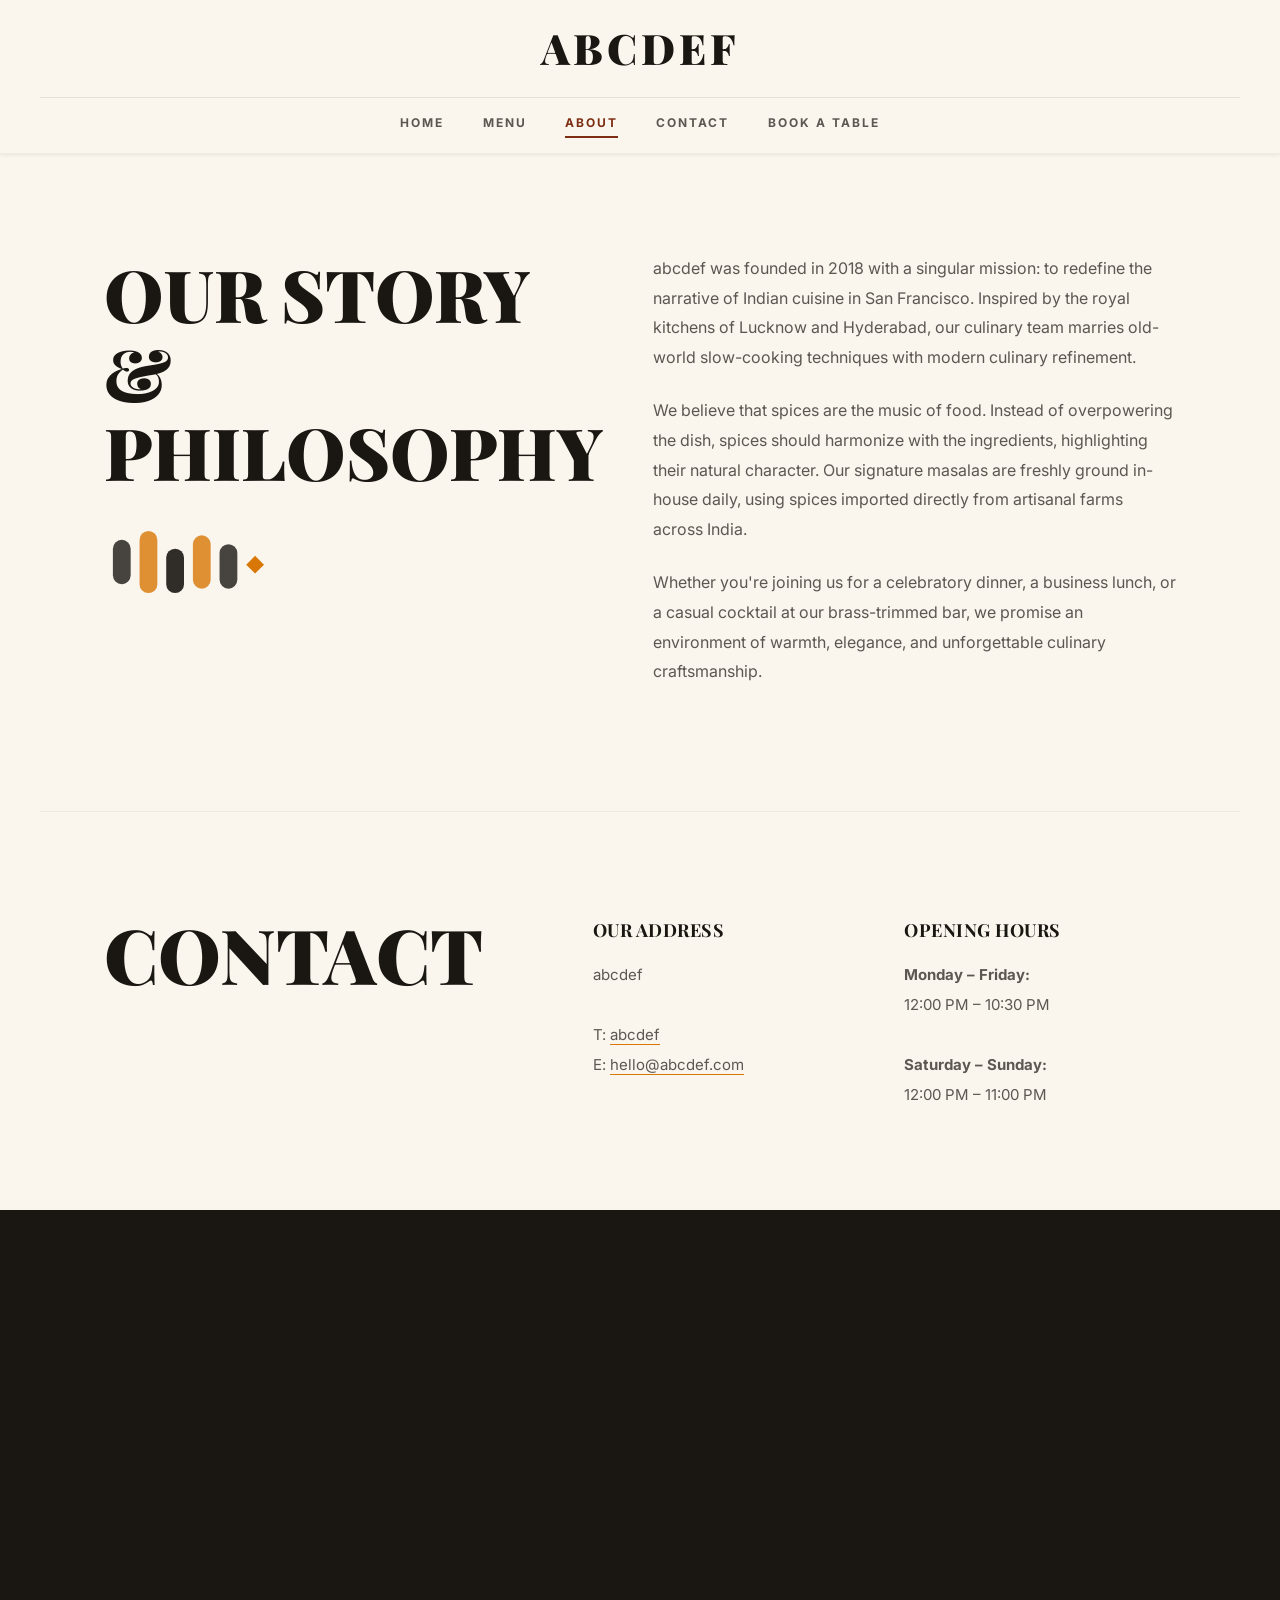
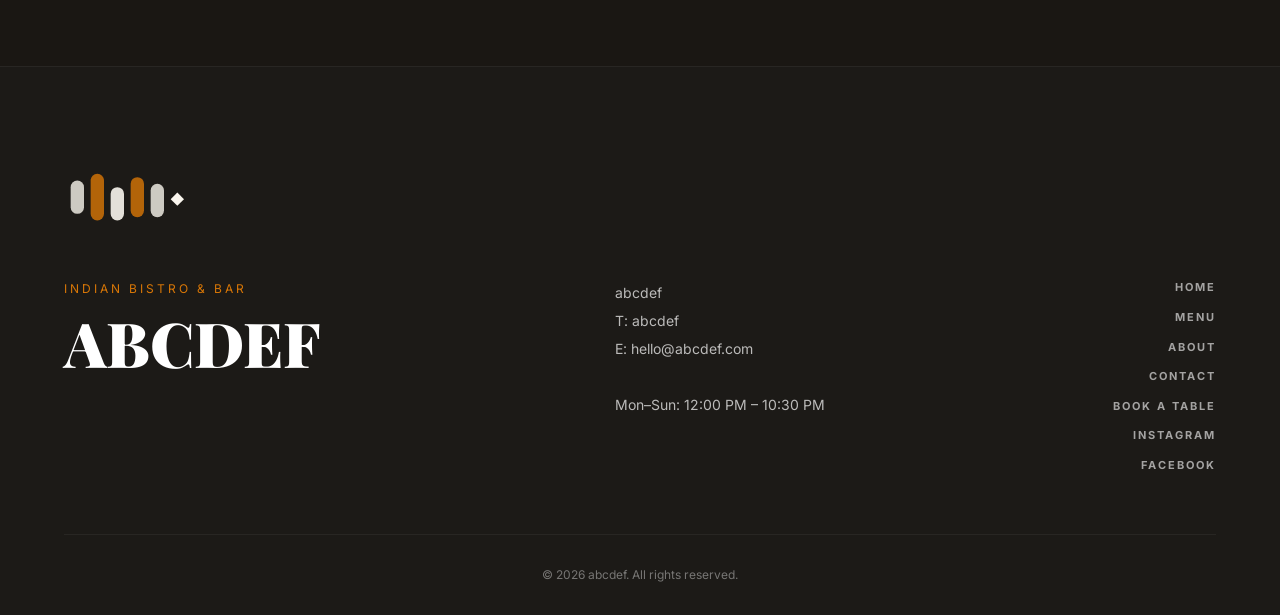
==== about.html @ f22d5354 "Initial commit of temp.rest01 (abcdef restaurant rebuild)" ====
<!DOCTYPE html>
<html lang="en">
<head>
  <meta charset="UTF-8">
  <meta name="viewport" content="width=device-width, initial-scale=1.0">
  <meta name="description" content="Discover our culinary philosophy and heritage. Find contact details, opening hours, and location for abcdef.">
  <title>About &amp; Contact | abcdef</title>
  <!-- Preconnect to Google Fonts -->
  <link rel="preconnect" href="https://fonts.googleapis.com">
  <link rel="preconnect" href="https://fonts.gstatic.com" crossorigin>
  <link rel="stylesheet" href="css/style.css">
  <script src="js/main.js" defer></script>
</head>
<body>

  <!-- ── NAVBAR ── -->
  <nav class="topnav" id="myTopnav">
    <div class="nav-top-row">
      <div class="logo">abcdef</div>
      <button class="nav-hamburger" id="navHamburger" aria-label="Toggle menu">&#9776;</button>
    </div>
    <div class="nav-links" id="navLinks">
      <a href="index.html">HOME</a>
      <a href="menu.html">MENU</a>
      <a href="about.html">ABOUT</a>
      <a href="about.html#contact">CONTACT</a>
      <a href="book-a-table.html">BOOK A TABLE</a>
    </div>
  </nav>

  <!-- ── ABOUT BOX / STORY SECTION ── -->
  <section class="about-box" id="heroSection">
    <div class="col-left">
      <h1>OUR STORY &amp;<br>PHILOSOPHY</h1>
      <div class="about-svg-mark">
        <svg viewBox="0 0 180 97" xmlns="http://www.w3.org/2000/svg">
          <rect x="10" y="20" width="20" height="50" rx="10" fill="#1A1713" opacity="0.8"/>
          <rect x="40" y="10" width="20" height="70" rx="10" fill="#D97706" opacity="0.8"/>
          <rect x="70" y="30" width="20" height="50" rx="10" fill="#1A1713" opacity="0.9"/>
          <rect x="100" y="15" width="20" height="60" rx="10" fill="#D97706" opacity="0.8"/>
          <rect x="130" y="25" width="20" height="50" rx="10" fill="#1A1713" opacity="0.8"/>
          <polygon points="160,48 170,38 180,48 170,58" fill="#D97706"/>
        </svg>
      </div>
    </div>
    <div class="col-right">
      <p>abcdef was founded in 2018 with a singular mission: to redefine the narrative of Indian cuisine in San Francisco. Inspired by the royal kitchens of Lucknow and Hyderabad, our culinary team marries old-world slow-cooking techniques with modern culinary refinement.</p>
      <p>We believe that spices are the music of food. Instead of overpowering the dish, spices should harmonize with the ingredients, highlighting their natural character. Our signature masalas are freshly ground in-house daily, using spices imported directly from artisanal farms across India.</p>
      <p>Whether you're joining us for a celebratory dinner, a business lunch, or a casual cocktail at our brass-trimmed bar, we promise an environment of warmth, elegance, and unforgettable culinary craftsmanship.</p>
    </div>
  </section>

  <!-- ── CONTACT BOX / HOURS SECTION ── -->
  <section class="contact-box" id="contact">
    <div class="text-box">CONTACT</div>
    <div class="text-content-wrapper">
      <div class="text-content">
        <h3>OUR ADDRESS</h3>
        <p>abcdef<br><br>
        T: <a href="tel:abcdef">abcdef</a><br>
        E: <a href="mailto:hello@abcdef.com">hello@abcdef.com</a></p>
      </div>
      <div class="text-content2">
        <h3>OPENING HOURS</h3>
        <p><b>Monday – Friday:</b><br>12:00 PM – 10:30 PM<br><br>
        <b>Saturday – Sunday:</b><br>12:00 PM – 11:00 PM</p>
      </div>
    </div>
  </section>

  <!-- ── EMBEDDED MAP ── -->
  <div class="map-container">
    <!-- Clean, interactive OpenStreetMap map of San Francisco area -->
    <iframe src="https://www.openstreetmap.org/export/embed.html?bbox=-122.408%2C37.772%2C-122.392%2C37.785&amp;layer=mapnik&amp;marker=37.7785%2C-122.4002" aria-label="abcdef Location Map"></iframe>
  </div>

  <!-- ── FOOTER ── -->
  <footer class="footer">
    <div class="footer-logo">
      <svg viewBox="0 0 180 97" xmlns="http://www.w3.org/2000/svg" width="120" height="65">
        <rect x="10" y="20" width="20" height="50" rx="10" fill="#FAF6EE" opacity="0.8"/>
        <rect x="40" y="10" width="20" height="70" rx="10" fill="#D97706" opacity="0.8"/>
        <rect x="70" y="30" width="20" height="50" rx="10" fill="#FAF6EE" opacity="0.9"/>
        <rect x="100" y="15" width="20" height="60" rx="10" fill="#D97706" opacity="0.8"/>
        <rect x="130" y="25" width="20" height="50" rx="10" fill="#FAF6EE" opacity="0.8"/>
        <polygon points="160,48 170,38 180,48 170,58" fill="#FAF6EE"/>
      </svg>
    </div>
    <div class="footer-box">
      <div class="footer-box1">
        <p>INDIAN BISTRO &amp; BAR</p>
        <b>abcdef</b>
      </div>
      <div class="footer-box2">
        abcdef<br>
        T: abcdef<br>
        E: hello@abcdef.com<br><br>
        Mon–Sun: 12:00 PM – 10:30 PM
      </div>
      <div class="footer-box3">
        <a href="index.html">HOME</a>
        <a href="menu.html">MENU</a>
        <a href="about.html">ABOUT</a>
        <a href="about.html#contact">CONTACT</a>
        <a href="book-a-table.html">BOOK A TABLE</a>
        <a href="https://instagram.com" target="_blank" rel="noopener noreferrer">INSTAGRAM</a>
        <a href="https://facebook.com" target="_blank" rel="noopener noreferrer">FACEBOOK</a>
      </div>
    </div>
    <p class="copyright">&copy; 2026 abcdef. All rights reserved.</p>
  </footer>

</body>
</html>
---- css/style.css ----
@import url('https://fonts.googleapis.com/css2?family=Inter:wght@400;500;600;700&family=Playfair+Display:ital,wght@0,400;0,700;0,900;1,400&display=swap');

/* ── DESIGN SYSTEM TOKENS ── */
:root {
  --bg:           #FAF6EE;         /* Premium warm cream */
  --accent:       #D97706;         /* abcdef amber */
  --accent-dark:  #7C2D12;         /* Deep burnt terracotta */
  --black:        #1A1713;         /* Dark charcoal chocolate */
  --gray:         #5C5750;         /* Warm slate gray */
  --footer-bg:    #1C1A17;         /* Deep charcoal background */
  --white:        #FFFFFF;
  --font-display: 'Playfair Display', Georgia, serif;
  --font-body:    'Inter', 'Helvetica Neue', sans-serif;
  --transition:   all 0.3s cubic-bezier(0.4, 0, 0.2, 1);
}

/* ── RESET & BASE STYLES ── */
* {
  box-sizing: border-box;
  margin: 0;
  padding: 0;
}

html {
  scroll-behavior: smooth;
  background-color: var(--bg);
}

body {
  font-family: var(--font-body);
  color: var(--black);
  background-color: var(--bg);
  overflow-x: hidden;
  line-height: 1.6;
}

a {
  color: inherit;
  text-decoration: none;
  transition: var(--transition);
}

img, video {
  max-width: 100%;
  height: auto;
  display: block;
}

button {
  font-family: var(--font-body);
  cursor: pointer;
  border: none;
  background: none;
  outline: none;
}

/* ── COMMON UTILITIES ── */
.btn-primary {
  display: inline-block;
  background: var(--accent-dark);
  color: var(--white);
  padding: 16px 34px;
  letter-spacing: 2.5px;
  font-size: 11px;
  font-weight: 700;
  text-transform: uppercase;
  border: 1.5px solid var(--accent-dark);
  transition: var(--transition);
}

.btn-primary:hover {
  background: transparent;
  color: var(--white);
  border-color: var(--white);
}

.btn-ghost {
  display: inline-block;
  background: transparent;
  color: var(--white);
  border: 1.5px solid rgba(255, 255, 255, 0.55);
  padding: 15px 32px;
  letter-spacing: 2.5px;
  font-size: 11px;
  font-weight: 700;
  text-transform: uppercase;
  transition: var(--transition);
}

.btn-ghost:hover {
  background: var(--white);
  color: var(--black);
  border-color: var(--white);
}

/* ── 5.1 NAVBAR (topnav) ── */
.topnav {
  position: fixed;
  top: 0;
  left: 0;
  width: 100%;
  z-index: 1000;
  background-color: var(--bg);
  transition: box-shadow 0.3s ease;
  border-bottom: 1px solid rgba(0, 0, 0, 0.04);
}

.nav-top-row {
  display: flex;
  justify-content: center;
  align-items: center;
  position: relative;
  padding: 15px 20px;
  max-width: 1200px;
  margin: 0 auto;
}

.logo {
  font-family: var(--font-display);
  font-size: clamp(22px, 3.5vw, 42px);
  font-weight: 900;
  letter-spacing: 4px;
  color: var(--black);
  text-transform: uppercase;
}

.nav-hamburger {
  position: absolute;
  right: 20px;
  font-size: 28px;
  color: var(--black);
  background: none;
  border: none;
  display: none;
  cursor: pointer;
  user-select: none;
}

.nav-links {
  display: flex;
  justify-content: center;
  gap: clamp(14px, 3vw, 44px);
  border-top: 1px solid rgba(0, 0, 0, 0.09);
  padding: 15px 20px;
  max-width: 1200px;
  margin: 0 auto;
}

.nav-links a {
  font-size: clamp(10px, 1.1vw, 12px);
  font-weight: 700;
  letter-spacing: 2px;
  color: var(--gray);
  text-transform: uppercase;
  padding-bottom: 4px;
  border-bottom: 2px solid transparent;
}

.nav-links a:hover {
  color: var(--black);
}

.nav-links a.active {
  color: var(--accent-dark);
  border-bottom: 2px solid var(--accent-dark);
}

/* ── 5.2 HERO SECTION ── */
.hero {
  position: relative;
  min-height: clamp(480px, 78vh, 780px);
  background: linear-gradient(to bottom, rgba(0,0,0,0.6), rgba(0,0,0,0)), url('../images/hero.webp') center/cover no-repeat;
  display: flex;
  align-items: center;
  justify-content: flex-end;
  padding: 40px clamp(20px, 5vw, 80px);
  color: var(--white);
  overflow: hidden;
}

.hero::before {
  content: "";
  position: absolute;
  inset: 0;
  background: linear-gradient(to top, rgba(0, 0, 0, 0.80) 0%, rgba(0, 0, 0, 0.35) 48%, rgba(0, 0, 0, 0.06) 100%);
  pointer-events: none;
  z-index: 0;
}

.hero-inner {
  position: relative;
  z-index: 1;
  max-width: 680px;
  text-align: right;
  margin-right: 36px;
}

.hero-badge {
  display: inline-block;
  border: 1.5px solid var(--accent);
  color: var(--accent);
  padding: 5px 14px;
  letter-spacing: 3px;
  font-size: 10px;
  font-weight: 700;
  text-transform: uppercase;
  margin-bottom: 24px;
}

.hero-title {
  font-family: var(--font-display);
  font-size: clamp(46px, 8.5vw, 96px);
  font-weight: 900;
  line-height: 1.05;
  margin-bottom: 30px;
  text-transform: uppercase;
}

.hero-title em {
  font-style: italic;
  font-family: var(--font-display);
  color: var(--accent);
}

.hero-ctas {
  display: flex;
  gap: 15px;
  justify-content: flex-end;
  flex-wrap: wrap;
}

.hero-scroll-hint {
  position: absolute;
  bottom: 28px;
  left: 36px;
  writing-mode: vertical-rl;
  letter-spacing: 3px;
  font-size: 9px;
  color: rgba(255, 255, 255, 0.5);
  font-weight: 700;
  display: flex;
  align-items: center;
  gap: 10px;
  z-index: 1;
}

.scroll-line {
  width: 1px;
  height: 40px;
  background-color: rgba(255, 255, 255, 0.3);
  position: relative;
  overflow: hidden;
}

.scroll-line::after {
  content: "";
  position: absolute;
  top: 0;
  left: 0;
  width: 100%;
  height: 100%;
  background: var(--accent);
  animation: scroll-hint-anim 2s infinite ease-in-out;
}

@keyframes scroll-hint-anim {
  0% { transform: translateY(-100%); }
  80%, 100% { transform: translateY(100%); }
}

/* ── 5.3 MENU INTRO SECTION ── */
.about {
  display: flex;
  gap: 40px;
  flex-wrap: wrap;
  padding: clamp(40px, 7vw, 100px) clamp(20px, 5vw, 80px);
  align-items: center;
  max-width: 1200px;
  margin: 0 auto;
}

.big-text {
  font-family: var(--font-display);
  font-size: clamp(40px, 8vw, 96px);
  font-weight: 900;
  flex: 1 1 400px;
  line-height: 1.1;
  text-transform: uppercase;
}

.small-text {
  flex: 1 1 400px;
  font-size: 16px;
  color: var(--gray);
  line-height: 1.8;
}

.small-text p {
  margin-bottom: 24px;
}

.small-text a {
  display: inline-block;
  color: var(--black);
  font-size: 11px;
  font-weight: 700;
  letter-spacing: 2px;
  text-transform: uppercase;
  border-bottom: 2px solid var(--black);
  padding-bottom: 2px;
}

.small-text a:hover {
  opacity: 0.7;
}

/* ── 5.4 IMAGE DUO ── */
.image-box {
  display: flex;
  gap: 6px;
  background-color: var(--black);
  padding: 6px 0;
}

.image-box > div {
  flex: 1;
  overflow: hidden;
}

.image-box img {
  width: 100%;
  height: clamp(200px, 35vw, 500px);
  object-fit: cover;
  transition: transform 0.6s cubic-bezier(0.4, 0, 0.2, 1);
}

.image-box > div:hover img {
  transform: scale(1.03);
}

/* ── 5.5 GREEN BANNER / BRAND STATEMENT ── */
.box-section {
  background-color: var(--accent-dark);
  color: var(--white);
  display: flex;
  gap: 40px;
  flex-wrap: wrap;
  padding: clamp(40px, 8vw, 100px) clamp(20px, 5vw, 80px);
  align-items: center;
}

.box1 {
  font-family: var(--font-display);
  font-size: clamp(28px, 6vw, 80px);
  font-weight: 900;
  line-height: 1.1;
  text-transform: uppercase;
  flex: 1 1 400px;
}

.box2 {
  flex: 1 1 400px;
  line-height: 1.85;
  font-size: 16px;
}

.box2 p {
  margin-bottom: 24px;
  color: rgba(255, 255, 255, 0.9);
}

.box2 a {
  display: inline-block;
  color: var(--white);
  font-size: 11px;
  font-weight: 700;
  letter-spacing: 2px;
  text-transform: uppercase;
  border-bottom: 2px solid var(--white);
  padding-bottom: 2px;
}

.box2 a:hover {
  opacity: 0.7;
}

/* ── 5.6 TESTIMONIAL STRIP ── */
.testimonial-strip {
  background-color: var(--black);
  color: var(--white);
  text-align: center;
  padding: clamp(50px, 8vw, 100px) clamp(20px, 7vw, 120px);
}

.testimonial-quote {
  font-family: var(--font-display);
  font-style: italic;
  font-size: clamp(18px, 3vw, 32px);
  color: rgba(255, 255, 255, 0.92);
  max-width: 820px;
  margin: 0 auto 30px;
  line-height: 1.5;
}

.testimonial-author {
  color: var(--accent);
  letter-spacing: 2.5px;
  text-transform: uppercase;
  font-size: 11px;
  font-weight: 700;
}

/* ── 5.7 MOMENTS HEADING ── */
.tag {
  display: flex;
  justify-content: space-between;
  align-items: center;
  flex-wrap: wrap;
  gap: 20px;
  padding: clamp(24px, 4vw, 48px) clamp(20px, 5vw, 60px);
  max-width: 1440px;
  margin: 0 auto;
}

.tag p {
  font-family: var(--font-display);
  font-size: clamp(22px, 5.5vw, 72px);
  font-weight: 900;
  text-transform: uppercase;
  line-height: 1.1;
}

.tag a {
  border-bottom: 2px solid var(--black);
  letter-spacing: 2px;
  text-transform: uppercase;
  font-size: 11px;
  font-weight: 700;
  padding-bottom: 2px;
}

.tag a:hover {
  opacity: 0.6;
}

/* ── 5.8 PHOTO GALLERY GRID ── */
.grid-container {
  display: grid;
  grid-template-columns: repeat(5, 1fr);
  gap: 6px;
  background-color: var(--black);
  padding: 6px;
}

.grid-container > div {
  position: relative;
  overflow: hidden;
  height: 220px;
  cursor: pointer;
}

.grid-container img, .grid-container video {
  width: 100%;
  height: 100%;
  object-fit: cover;
  transition: transform 0.45s ease, opacity 0.45s ease;
}

.grid-container > div:hover img, .grid-container > div:hover video {
  transform: scale(1.06);
  opacity: 0.75;
}

/* Price overlay pill */
.price-pill {
  position: absolute;
  bottom: 0;
  left: 0;
  right: 0;
  background: rgba(0, 0, 0, 0.75);
  color: var(--white);
  padding: 15px;
  text-align: center;
  transform: translateY(100%);
  transition: transform 0.35s cubic-bezier(0.4, 0, 0.2, 1);
  backdrop-filter: blur(4px);
  z-index: 2;
}

.grid-container > div:hover .price-pill {
  transform: translateY(0);
}

.price-pill h4 {
  font-family: var(--font-display);
  font-size: 16px;
  font-weight: 700;
  margin-bottom: 4px;
  letter-spacing: 0.5px;
}

.price-pill p {
  font-size: 12px;
  color: var(--accent);
  font-weight: 600;
  letter-spacing: 1px;
}

/* Video grid sizes & custom grid rules */
.item8 {
  grid-column: span 2;
  grid-row: span 2;
  height: 446px !important;
}

.item16 {
  grid-column: span 2;
}

/* ── 5.9 FOOTER ── */
.footer {
  background-color: var(--footer-bg);
  color: var(--white);
  padding: clamp(50px, 8vw, 100px) clamp(20px, 5vw, 80px) 30px;
  border-top: 1px solid rgba(255, 255, 255, 0.05);
}

.footer-logo {
  max-width: 120px;
  margin-bottom: 40px;
}

.footer-logo svg {
  width: 100%;
}

.footer-box {
  display: flex;
  gap: 40px;
  flex-wrap: wrap;
  margin-bottom: 60px;
  max-width: 1200px;
}

.footer-box1 {
  flex: 2 1 350px;
}

.footer-box1 p {
  font-size: 12px;
  letter-spacing: 3px;
  color: var(--accent);
  margin-bottom: 10px;
  text-transform: uppercase;
}

.footer-box1 b {
  font-family: var(--font-display);
  font-size: clamp(32px, 5vw, 62px);
  font-weight: 900;
  line-height: 1.1;
  text-transform: uppercase;
  color: var(--white);
  word-wrap: break-word;
}

.footer-box2 {
  flex: 1 1 200px;
  font-size: 14px;
  color: rgba(255, 255, 255, 0.7);
  line-height: 2;
}

.footer-box3 {
  flex: 1 1 200px;
  display: flex;
  flex-direction: column;
  align-items: flex-end;
  gap: 12px;
}

.footer-box3 a {
  font-size: 11px;
  font-weight: 700;
  letter-spacing: 2px;
  color: rgba(255, 255, 255, 0.6);
  text-transform: uppercase;
}

.footer-box3 a:hover {
  color: var(--white);
}

.footer p.copyright {
  text-align: center;
  font-size: 12px;
  color: rgba(255, 255, 255, 0.4);
  border-top: 1px solid rgba(255, 255, 255, 0.05);
  padding-top: 30px;
  margin-top: 20px;
}

/* ── 5.10 BOOKING FORM & POPUP (book-a-table.html) ── */
.booking-section {
  max-width: 800px;
  margin: 0 auto;
  padding: clamp(40px, 8vw, 80px) 20px;
}

.booking-intro {
  text-align: center;
  margin-bottom: 40px;
}

.booking-intro h1 {
  font-family: var(--font-display);
  font-size: clamp(32px, 5vw, 56px);
  font-weight: 900;
  text-transform: uppercase;
  margin-bottom: 12px;
}

.booking-intro p {
  color: var(--gray);
  max-width: 600px;
  margin: 0 auto;
}

#bookingForm {
  background: var(--white);
  padding: clamp(24px, 5vw, 48px);
  box-shadow: 0 4px 30px rgba(0, 0, 0, 0.03);
  border: 1px solid rgba(0, 0, 0, 0.03);
}

.controls-bar {
  display: flex;
  justify-content: space-between;
  gap: 30px;
  flex-wrap: wrap;
  margin-bottom: 30px;
}

.form-field {
  flex: 1 1 200px;
  display: flex;
  flex-direction: column;
}

.form-field label {
  font-size: 11px;
  letter-spacing: 2px;
  text-transform: uppercase;
  font-weight: 700;
  margin-bottom: 8px;
  color: var(--gray);
}

.form-field select, .form-field input {
  border: none;
  border-bottom: 2px solid var(--black);
  background: transparent;
  padding: 10px 0;
  font-size: 16px;
  font-family: var(--font-body);
  color: var(--black);
  outline: none;
  width: 100%;
}

.form-field select {
  appearance: none;
  background-image: url("data:image/svg+xml;charset=UTF-8,%3Csvg%20xmlns%3D%22http%3A%2F%2Fwww.w3.org%2F2000%2Fsvg%22%20width%3D%2212%22%20height%3D%2212%22%20viewBox%3D%220%200%2024%2024%22%20fill%3D%22none%22%20stroke%3D%22currentColor%22%20stroke-width%3D%222%22%20stroke-linecap%3D%22round%22%20stroke-linejoin%3D%22round%22%3E%3Cpolyline%20points%3D%226%209%2012%2015%2018%209%22%3E%3C%2Fpolyline%3E%3C%2Fsvg%3E");
  background-repeat: no-repeat;
  background-position: right 10px center;
  cursor: pointer;
}

.time-slot-label {
  font-size: 11px;
  letter-spacing: 2px;
  text-transform: uppercase;
  font-weight: 700;
  color: var(--gray);
  margin-bottom: 15px;
}

.time-grid {
  display: grid;
  grid-template-columns: repeat(auto-fill, minmax(130px, 1fr));
  gap: 8px;
  margin-bottom: 40px;
}

.time-slot {
  border: 1.5px solid var(--black);
  padding: 13px 8px;
  cursor: pointer;
  text-align: center;
  font-size: 14px;
  font-weight: 600;
  transition: var(--transition);
}

.time-slot:hover {
  background-color: rgba(0, 0, 0, 0.05);
}

.time-slot.selected {
  background: var(--accent-dark);
  color: var(--white);
  border-color: var(--accent-dark);
}

.book-btn {
  display: block;
  background: var(--accent-dark);
  color: var(--white);
  width: clamp(200px, 80%, 320px);
  margin: 0 auto;
  font-size: 16px;
  font-weight: 700;
  letter-spacing: 2px;
  padding: 16px;
  text-transform: uppercase;
  transition: var(--transition);
  border: 1.5px solid var(--accent-dark);
}

.book-btn:hover {
  background: transparent;
  color: var(--accent-dark);
}

/* Confirmation popup */
.form-popup {
  position: fixed;
  inset: 0;
  background: rgba(0, 0, 0, 0.65);
  z-index: 2000;
  display: none;
  align-items: center;
  justify-content: center;
  backdrop-filter: blur(5px);
  opacity: 0;
  transition: opacity 0.3s ease;
}

.form-popup.active {
  display: flex;
  opacity: 1;
}

.form-container {
  background: var(--white);
  padding: 40px;
  max-width: 500px;
  width: 90%;
  text-align: center;
  box-shadow: 0 10px 40px rgba(0, 0, 0, 0.3);
  transform: translateY(20px);
  transition: transform 0.3s ease;
  border-radius: 4px;
}

.form-popup.active .form-container {
  transform: translateY(0);
}

.form-container h1 {
  font-family: var(--font-display);
  font-size: 32px;
  font-weight: 900;
  margin-bottom: 15px;
  color: var(--accent-dark);
}

.form-container p {
  font-size: 16px;
  color: var(--gray);
  margin-bottom: 30px;
  line-height: 1.6;
}

.form-container .btn.cancel {
  display: inline-block;
  background: var(--black);
  color: var(--white);
  padding: 12px 30px;
  font-size: 12px;
  font-weight: 700;
  letter-spacing: 2px;
  text-transform: uppercase;
  transition: var(--transition);
}

.form-container .btn.cancel:hover {
  background: var(--accent-dark);
}

/* ── 5.11 ABOUT PAGE STYLES (about.html) ── */
.about-box {
  display: flex;
  gap: 50px;
  padding: clamp(40px, 8vw, 100px) clamp(20px, 5vw, 80px);
  max-width: 1200px;
  margin: 0 auto;
  align-items: flex-start;
}

.about-box .col-left {
  flex: 1 1 350px;
}

.about-box .col-left h1 {
  font-family: var(--font-display);
  font-size: clamp(36px, 6vw, 72px);
  font-weight: 900;
  text-transform: uppercase;
  line-height: 1.1;
  margin-bottom: 25px;
}

.about-box .col-left .about-svg-mark {
  max-width: 160px;
  margin-top: 30px;
}

.about-box .col-right {
  flex: 1.5 1 450px;
}

.about-box .col-right p {
  font-size: 16px;
  line-height: 1.85;
  color: var(--gray);
  margin-bottom: 24px;
}

/* Contact box */
.contact-box {
  display: flex;
  gap: 50px;
  padding: clamp(40px, 8vw, 100px) clamp(20px, 5vw, 80px);
  max-width: 1200px;
  margin: 0 auto;
  border-top: 1px solid rgba(0, 0, 0, 0.05);
}

.contact-box .text-box {
  flex: 1 1 350px;
  font-family: var(--font-display);
  font-size: clamp(36px, 7vw, 76px);
  font-weight: 900;
  text-transform: uppercase;
  line-height: 1.1;
}

.contact-box .text-content-wrapper {
  flex: 1.5 1 450px;
  display: flex;
  gap: 40px;
  flex-wrap: wrap;
}

.contact-box .text-content, .contact-box .text-content2 {
  flex: 1 1 200px;
  line-height: 2;
  font-size: 15px;
  color: var(--gray);
}

.contact-box h3 {
  font-family: var(--font-display);
  color: var(--black);
  font-size: 18px;
  margin-bottom: 12px;
  text-transform: uppercase;
  letter-spacing: 0.5px;
}

.contact-box a {
  border-bottom: 1px solid var(--accent);
}

.contact-box a:hover {
  color: var(--accent-dark);
  border-color: var(--accent-dark);
}

.map-container {
  padding: 0 0 6px 0;
  background-color: var(--black);
}

.map-container iframe {
  width: 100%;
  height: 450px;
  border: none;
  filter: grayscale(1) invert(0.9) contrast(1.2);
  display: block;
}

/* ── MENU PAGE SPECIAL STYLES (menu.html) ── */
.menu-hero {
  position: relative;
  height: 50vh;
  min-height: 400px;
  overflow: hidden;
  display: flex;
  align-items: center;
  justify-content: center;
}

.menu-video-bg {
  position: absolute;
  top: 50%;
  left: 50%;
  min-width: 100%;
  min-height: 100%;
  width: auto;
  height: auto;
  transform: translate(-50%, -50%);
  object-fit: cover;
  z-index: 0;
}

.menu-hero-overlay {
  position: absolute;
  inset: 0;
  background: rgba(0, 0, 0, 0.65);
  z-index: 1;
}

.menu-hero-content {
  position: relative;
  z-index: 2;
  text-align: center;
  color: var(--white);
}

.menu-hero-content h1 {
  font-family: var(--font-display);
  font-size: clamp(40px, 8vw, 88px);
  font-weight: 900;
  text-transform: uppercase;
  letter-spacing: 4px;
}

.menu-hero-content p {
  font-size: 14px;
  letter-spacing: 3px;
  color: var(--accent);
  font-weight: 700;
  text-transform: uppercase;
  margin-top: 10px;
}

/* Menu Grid Categories */
.menu-section-container {
  max-width: 1200px;
  margin: 0 auto;
  padding: clamp(40px, 8vw, 80px) 20px;
}

.menu-category {
  margin-bottom: 60px;
}

.menu-category-title {
  font-family: var(--font-display);
  font-size: clamp(24px, 4vw, 42px);
  font-weight: 900;
  border-bottom: 2px solid var(--black);
  padding-bottom: 12px;
  margin-bottom: 30px;
  text-transform: uppercase;
  letter-spacing: 1px;
}

.menu-grid {
  display: grid;
  grid-template-columns: repeat(auto-fill, minmax(320px, 1fr));
  gap: 40px;
}

.menu-card {
  display: flex;
  flex-direction: column;
  justify-content: space-between;
}

.menu-card-header {
  display: flex;
  justify-content: space-between;
  align-items: baseline;
  margin-bottom: 8px;
}

.menu-card-title {
  font-family: var(--font-display);
  font-size: 18px;
  font-weight: 700;
  text-transform: uppercase;
  color: var(--black);
}

.menu-card-price {
  font-size: 16px;
  font-weight: 700;
  color: var(--accent-dark);
  margin-left: 15px;
}

.menu-card-description {
  font-size: 14px;
  color: var(--gray);
  line-height: 1.5;
}

/* ── 10. CSS BREAKPOINT MAP (RESPONSIVE) ── */

@media (max-width: 900px) {
  .grid-container {
    grid-template-columns: repeat(3, 1fr);
  }
  .item8 {
    grid-column: span 2;
    grid-row: span 1;
    height: 220px !important;
  }
  .item16 {
    grid-column: span 1;
  }
}

@media (max-width: 768px) {
  .nav-hamburger {
    display: block;
  }
  
  .nav-links {
    display: none;
    flex-direction: column;
    width: 100%;
    align-items: center;
    gap: 20px;
    padding: 20px 0;
    border-top: 1px solid rgba(0, 0, 0, 0.09);
  }
  
  .topnav.open .nav-links {
    display: flex;
  }

  .hero {
    justify-content: center;
    text-align: center;
    padding: 40px 20px;
  }

  .hero-inner {
    text-align: center;
    margin-right: 0;
  }

  .hero-ctas {
    justify-content: center;
  }

  .image-box {
    flex-direction: column;
    padding: 6px;
  }
  
  .image-box img {
    height: 230px;
  }

  .about-box, .contact-box {
    flex-direction: column;
    gap: 30px;
  }

  .footer-box3 {
    align-items: flex-start;
  }
}

@media (max-width: 560px) {
  .grid-container {
    grid-template-columns: repeat(2, 1fr);
  }
  .grid-container img, .grid-container video {
    height: 160px;
  }
  .item8 {
    grid-column: span 2;
    height: 160px !important;
  }
  .item16 {
    grid-column: span 2;
  }
  .box-section {
    flex-direction: column;
  }
}

@media (max-width: 480px) {
  .footer-box {
    flex-direction: column;
    align-items: flex-start;
    gap: 30px;
  }
  .testimonial-strip {
    padding: 50px 20px;
  }
  .controls-bar {
    flex-direction: column;
    gap: 20px;
  }
}
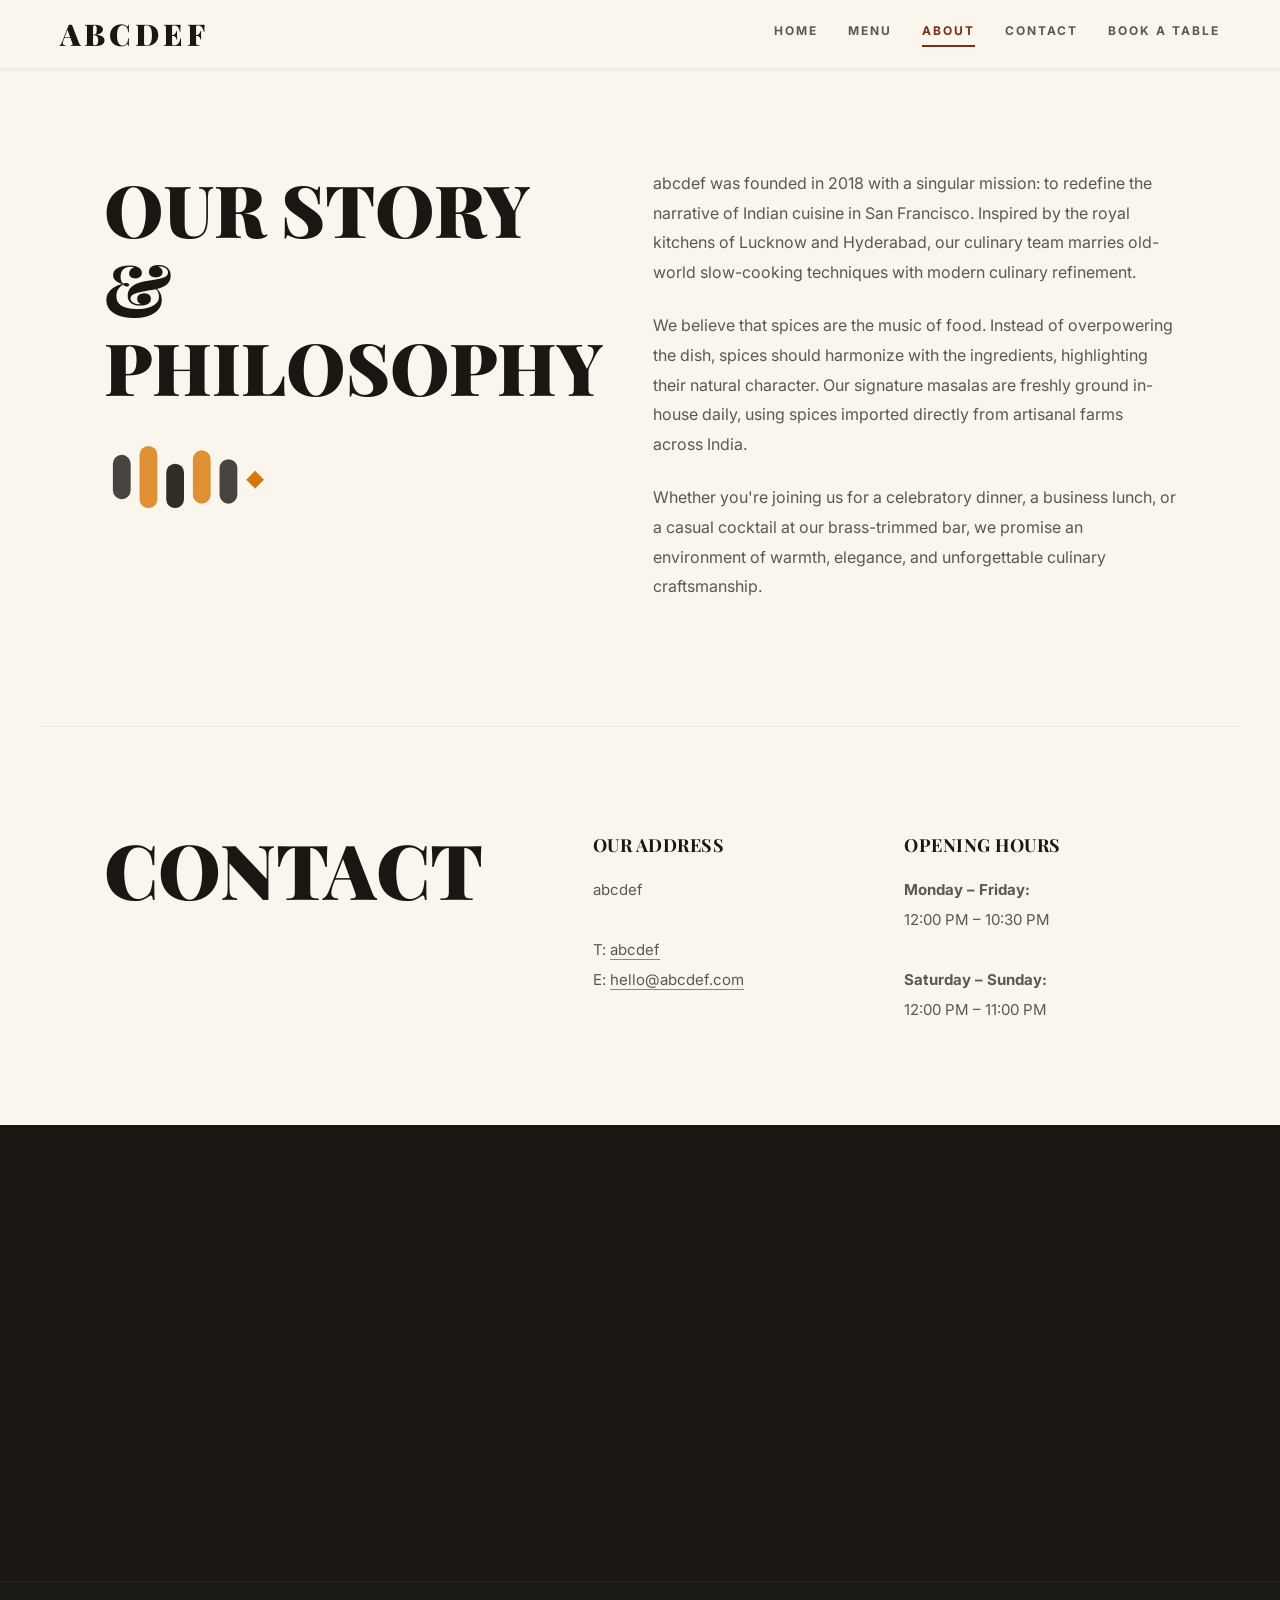
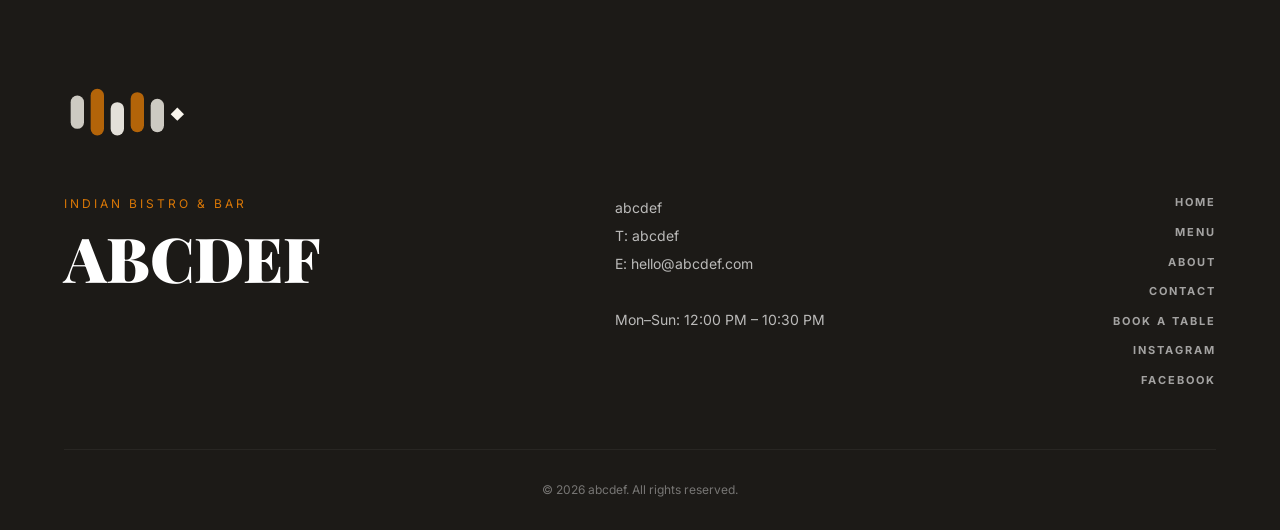
==== commit a89fcc20: "feat: make logo in header navigate to homepage" ====
--- a/about.html
+++ b/about.html
@@ -16,7 +16,7 @@
   <!-- ── NAVBAR ── -->
   <nav class="topnav" id="myTopnav">
     <div class="nav-top-row">
-      <div class="logo">abcdef</div>
+      <a href="index.html" class="logo">abcdef</a>
       <button class="nav-hamburger" id="navHamburger" aria-label="Toggle menu">&#9776;</button>
     </div>
     <div class="nav-links" id="navLinks">
--- a/css/style.css
+++ b/css/style.css
@@ -101,8 +101,12 @@
   width: 100%;
   z-index: 1000;
   background-color: var(--bg);
-  transition: box-shadow 0.3s ease;
+  transition: transform 0.4s cubic-bezier(0.16, 1, 0.3, 1), box-shadow 0.3s ease;
   border-bottom: 1px solid rgba(0, 0, 0, 0.04);
+}
+
+.topnav.nav-hidden {
+  transform: translateY(-100%);
 }
 
 .nav-top-row {
@@ -110,14 +114,14 @@
   justify-content: center;
   align-items: center;
   position: relative;
-  padding: 15px 20px;
+  padding: 10px 20px;
   max-width: 1200px;
   margin: 0 auto;
 }
 
 .logo {
   font-family: var(--font-display);
-  font-size: clamp(22px, 3.5vw, 42px);
+  font-size: clamp(18px, 2.5vw, 30px);
   font-weight: 900;
   letter-spacing: 4px;
   color: var(--black);
@@ -141,7 +145,7 @@
   justify-content: center;
   gap: clamp(14px, 3vw, 44px);
   border-top: 1px solid rgba(0, 0, 0, 0.09);
-  padding: 15px 20px;
+  padding: 8px 20px;
   max-width: 1200px;
   margin: 0 auto;
 }
@@ -163,6 +167,28 @@
 .nav-links a.active {
   color: var(--accent-dark);
   border-bottom: 2px solid var(--accent-dark);
+}
+
+/* Desktop layout: single row navbar */
+@media (min-width: 769px) {
+  .topnav {
+    display: flex;
+    justify-content: space-between;
+    align-items: center;
+    padding: 10px clamp(20px, 5vw, 60px);
+  }
+  .nav-top-row {
+    padding: 0;
+    margin: 0;
+    max-width: none;
+  }
+  .nav-links {
+    border-top: none;
+    padding: 0;
+    margin: 0;
+    max-width: none;
+    gap: 30px;
+  }
 }
 
 /* ── 5.2 HERO SECTION ── */
